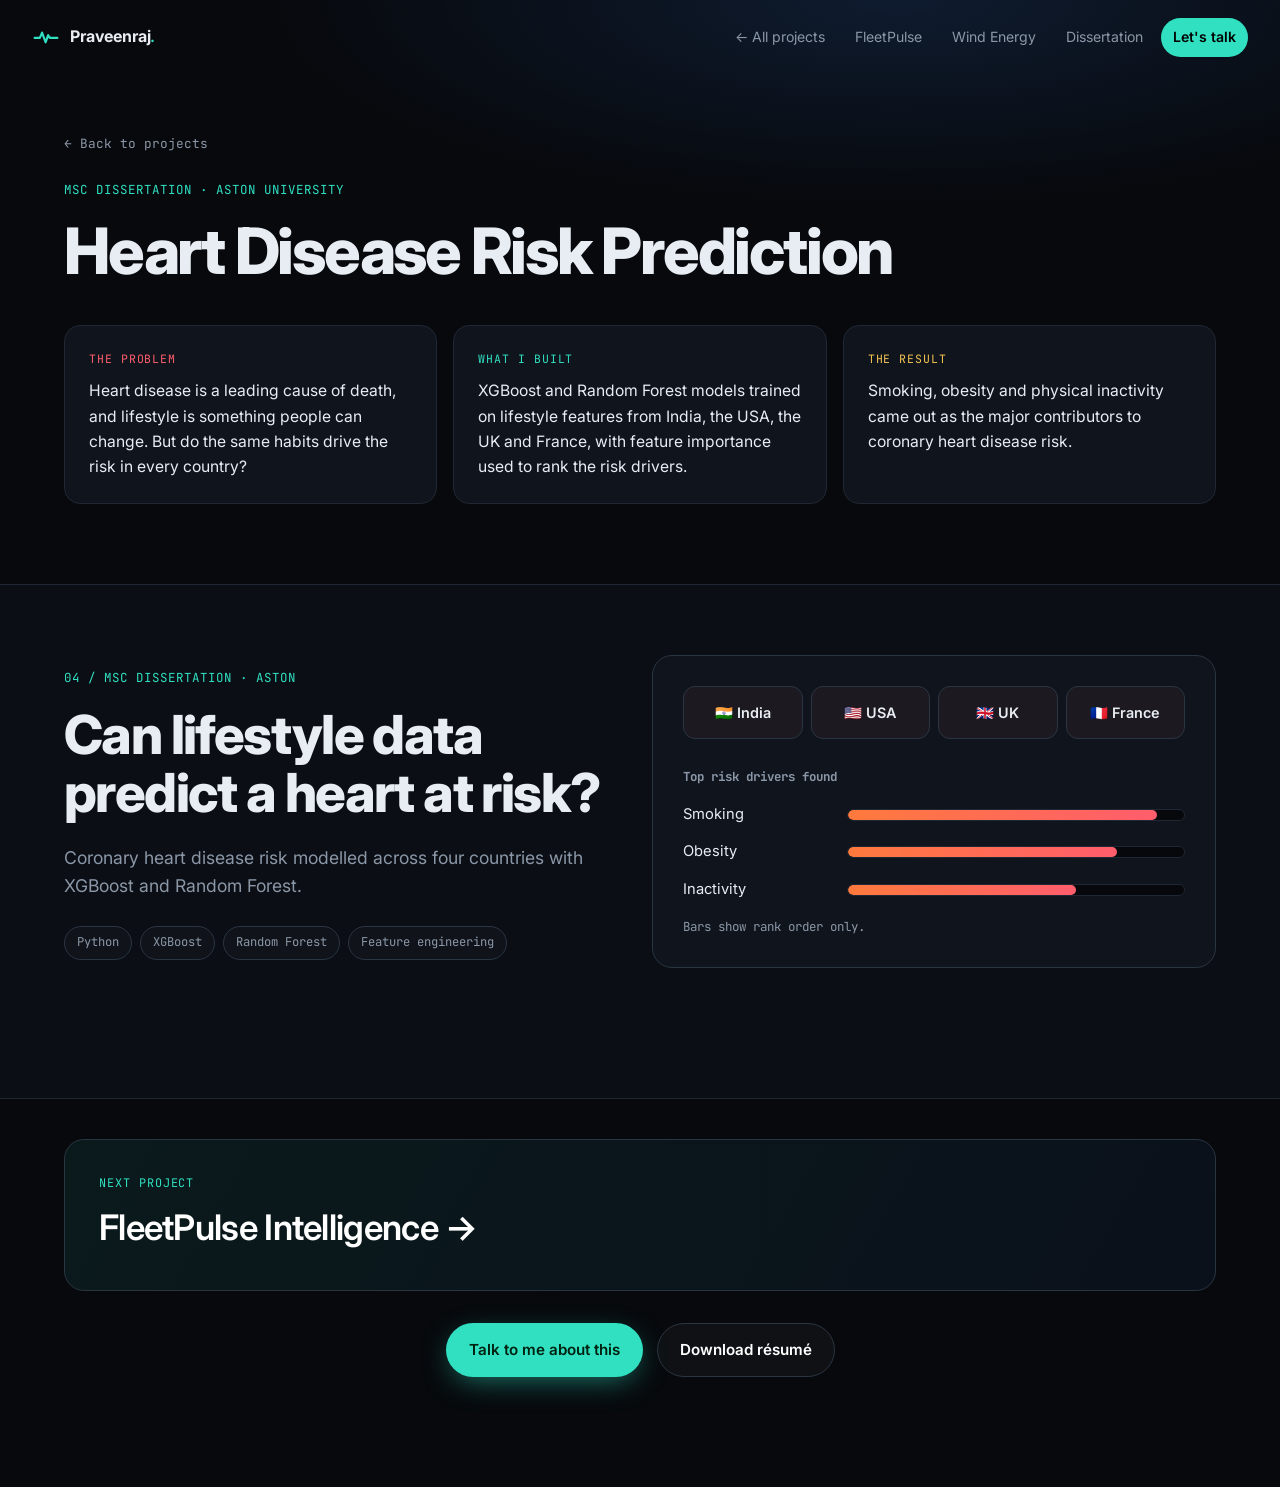
==== dissertation.html @ 12ccaa8d "Project cards on home with a dedicated page per project Home shows each project's problem, what was " ====
<!doctype html>
<html lang="en">
<head>
<meta charset="utf-8">
<meta name="viewport" content="width=device-width, initial-scale=1">
<title>Heart Disease Risk Prediction · Praveenraj Manickam</title>
<meta name="description" content="Praveenraj Manickam, Data Engineer. I turn raw machine signals (CAN bus, SCADA, telecom) into intelligence people can trust.">
<meta property="og:title" content="Praveenraj Manickam · Data Engineer">
<meta property="og:description" content="From raw machine signals to trusted decisions. FleetPulse Intelligence, wind-energy analytics and more.">
<meta property="og:image" content="assets/img/fp-overview.webp">
<meta name="theme-color" content="#07090d">
<link rel="icon" href="data:image/svg+xml,%3Csvg xmlns='http://www.w3.org/2000/svg' viewBox='0 0 64 64'%3E%3Crect width='64' height='64' rx='14' fill='%2307090d'/%3E%3Cpath d='M8 34h12l5-12 8 22 6-16 4 6h13' fill='none' stroke='%2330e0c1' stroke-width='5' stroke-linecap='round' stroke-linejoin='round'/%3E%3C/svg%3E">
<link rel="preconnect" href="https://fonts.googleapis.com">
<link rel="preconnect" href="https://fonts.gstatic.com" crossorigin>
<link href="https://fonts.googleapis.com/css2?family=Inter:wght@400;500;600;700;800&family=JetBrains+Mono:wght@400;500;600&family=Instrument+Serif:ital@0;1&display=swap" rel="stylesheet">
<link rel="stylesheet" href="style.css">
</head>
<body>

<div class="progress" aria-hidden="true"><span id="progressBar"></span></div>

<header class="nav" id="nav">
  <a href="index.html" class="brand" aria-label="Home">
    <svg viewBox="0 0 64 64" aria-hidden="true"><path d="M6 34h12l5-12 8 22 6-16 4 6h17" fill="none" stroke="currentColor" stroke-width="5" stroke-linecap="round" stroke-linejoin="round"/></svg>
    <span>Praveenraj<b>.</b></span>
  </a>
  <nav class="nav-links" id="navLinks">
    <a href="index.html#projects">← All projects</a>
    <a href="fleetpulse.html">FleetPulse</a><a href="wind-energy.html">Wind Energy</a><a href="dissertation.html" class="active">Dissertation</a>
    <a href="index.html#contact" class="nav-cta">Let's talk</a>
  </nav>
  <button class="nav-toggle" id="navToggle" aria-label="Open menu" aria-expanded="false"><span></span><span></span></button>
</header>

<main id="top">
<section class="proj-hero">
  <div class="wrap">
    <a href="index.html#projects" class="back mono reveal">← Back to projects</a>
    <span class="chapter-no mono reveal">MSc dissertation · Aston University</span>
    <h1 class="ph-title reveal">Heart Disease Risk Prediction</h1>
    
    <div class="psr">
      <div class="psr-item reveal"><span class="mono psr-k k-p">The problem</span><p>Heart disease is a leading cause of death, and lifestyle is something people can change. But do the same habits drive the risk in every country?</p></div>
      <div class="psr-item reveal"><span class="mono psr-k k-b">What I built</span><p>XGBoost and Random Forest models trained on lifestyle features from India, the USA, the UK and France, with feature importance used to rank the risk drivers.</p></div>
      <div class="psr-item reveal"><span class="mono psr-k k-r">The result</span><p>Smoking, obesity and physical inactivity came out as the major contributors to coronary heart disease risk.</p></div>
    </div>
    
  </div>
</section>

<!-- TODO(Praveenraj): add your LinkedIn project details here (full title, accuracy/AUC, link). -->
<section class="chapter chapter-dark" id="research">
  <div class="wrap">
    <div class="diss-grid">
      <div class="chapter-head reveal">
        <span class="chapter-no mono">04 / MSc dissertation · Aston</span>
        <h2>Can lifestyle data predict a heart at risk?</h2>
        <p class="chapter-lead">Coronary heart disease risk modelled across four countries with XGBoost and Random Forest.</p>
        <div class="chip-row"><span class="chip">Python</span><span class="chip">XGBoost</span><span class="chip">Random Forest</span><span class="chip">Feature engineering</span></div>
      </div>
      <div class="diss-visual reveal">
        <div class="globe-row">
          <span class="country">🇮🇳 India</span><span class="country">🇺🇸 USA</span><span class="country">🇬🇧 UK</span><span class="country">🇫🇷 France</span>
        </div>
        <h4 class="mono small muted">Top risk drivers found</h4>
        <div class="risk">
          <div class="risk-row"><span>Smoking</span><div class="risk-bar"><i style="--w:92%"></i></div></div>
          <div class="risk-row"><span>Obesity</span><div class="risk-bar"><i style="--w:80%"></i></div></div>
          <div class="risk-row"><span>Inactivity</span><div class="risk-bar"><i style="--w:68%"></i></div></div>
        </div>
        <p class="mono small muted">Bars show rank order only.</p>
      </div>
    </div>
  </div>
</section>


<section class="next-wrap">
  <div class="wrap">
    <a class="next-proj reveal" href="fleetpulse.html">
      <span class="mono">Next project</span>
      <b>FleetPulse Intelligence →</b>
    </a>
    <div class="hero-actions center reveal" style="margin-top:32px">
      <a href="index.html#contact" class="btn btn-primary">Talk to me about this</a>
      <a href="assets/Praveenraj_Manickam_Resume.pdf" class="btn btn-ghost" download>Download résumé</a>
    </div>
  </div>
</section>
</main>

<div class="lightbox" id="lightbox" role="dialog" aria-modal="true" aria-label="Image preview">
  <button class="lb-close" aria-label="Close">×</button>
  <img alt="">
</div>

<script src="main.js"></script>
</body>
</html>
---- style.css ----
:root{
  --bg:#07090d; --bg2:#0b0f15; --panel:#10151d; --panel2:#141b25;
  --line:#1e2733; --line2:#2a3542;
  --text:#e8edf3; --muted:#8b97a7; --dim:#5d6878;
  --teal:#30e0c1; --blue:#3d8bff; --orange:#ff7a3d; --gold:#f5c451; --red:#ff5d6c;
  --grad:linear-gradient(100deg,#30e0c1 0%,#3d8bff 55%,#a57bff 100%);
  --r:16px; --maxw:1200px;
  --sans:'Inter',system-ui,-apple-system,Segoe UI,Roboto,sans-serif;
  --mono:'JetBrains Mono',ui-monospace,SFMono-Regular,Menlo,monospace;
  --serif:'Instrument Serif',Georgia,serif;
}
*{box-sizing:border-box;margin:0;padding:0}
html{scroll-behavior:smooth;scroll-padding-top:80px}
body{background:var(--bg);color:var(--text);font-family:var(--sans);line-height:1.6;-webkit-font-smoothing:antialiased;overflow-x:hidden}
img{max-width:100%;display:block;height:auto}
a{color:inherit;text-decoration:none}
b{font-weight:600;color:#fff}
.mono{font-family:var(--mono)}
.small{font-size:.78rem}
.muted{color:var(--muted)}
.wrap{max-width:var(--maxw);margin:0 auto;padding:0 24px}
.grad{background:var(--grad);-webkit-background-clip:text;background-clip:text;color:transparent}
.hl{background:linear-gradient(transparent 60%,rgba(48,224,193,.28) 60%);color:#fff}
::selection{background:var(--teal);color:#000}

/* progress + nav */
.progress{position:fixed;inset:0 0 auto 0;height:3px;z-index:100}
.progress span{display:block;height:100%;width:0;background:var(--grad);box-shadow:0 0 12px var(--teal)}
.nav{position:fixed;top:0;left:0;right:0;z-index:90;display:flex;align-items:center;justify-content:space-between;padding:18px 32px;transition:.3s}
.nav.scrolled{background:rgba(7,9,13,.72);backdrop-filter:blur(14px);-webkit-backdrop-filter:blur(14px);border-bottom:1px solid var(--line);padding:12px 32px}
.brand{display:flex;align-items:center;gap:10px;font-weight:700;letter-spacing:-.01em}
.brand svg{width:28px;height:28px;color:var(--teal)}
.brand b{color:var(--teal)}
.nav-links{display:flex;gap:6px;align-items:center}
.nav-links a{font-size:.88rem;color:var(--muted);padding:8px 12px;border-radius:999px;transition:.2s}
.nav-links a:hover,.nav-links a.active{color:#fff;background:rgba(255,255,255,.06)}
.nav-links .nav-cta{color:#000;background:var(--teal);font-weight:600}
.nav-links .nav-cta:hover{color:#000;background:#5cf0d6}
.nav-toggle{display:none;background:none;border:0;width:40px;height:40px;cursor:pointer;flex-direction:column;justify-content:center;gap:6px;align-items:center}
.nav-toggle span{width:22px;height:2px;background:#fff;transition:.3s}

/* buttons */
.btn{display:inline-flex;align-items:center;gap:8px;padding:14px 22px;border-radius:999px;font-weight:600;font-size:.95rem;transition:.25s;border:1px solid transparent;cursor:pointer;font-family:inherit}
.btn-primary{background:var(--teal);color:#021;box-shadow:0 8px 30px -8px rgba(48,224,193,.6)}
.btn-primary:hover{transform:translateY(-2px);box-shadow:0 14px 40px -8px rgba(48,224,193,.8)}
.btn-ghost{border-color:var(--line2);color:#fff;background:rgba(255,255,255,.03)}
.btn-ghost:hover{border-color:var(--teal);color:var(--teal)}

/* hero */
.hero{position:relative;min-height:100vh;display:flex;align-items:center;padding:120px 0 90px;overflow:hidden}
#signalCanvas{position:absolute;inset:0;width:100%;height:100%;opacity:.55}
.hero-grid-bg{position:absolute;inset:0;background-image:linear-gradient(var(--line) 1px,transparent 1px),linear-gradient(90deg,var(--line) 1px,transparent 1px);background-size:64px 64px;mask-image:radial-gradient(ellipse 70% 60% at 50% 40%,#000 20%,transparent 75%);-webkit-mask-image:radial-gradient(ellipse 70% 60% at 50% 40%,#000 20%,transparent 75%);opacity:.45}
.hero::after{content:"";position:absolute;width:900px;height:900px;right:-300px;top:-300px;background:radial-gradient(circle,rgba(61,139,255,.18),transparent 60%);pointer-events:none}
.hero-inner{position:relative;z-index:2;display:grid;grid-template-columns:1.15fr .85fr;gap:56px;align-items:center;width:100%}
.eyebrow{display:inline-flex;align-items:center;gap:10px;font-size:.82rem;color:var(--muted);border:1px solid var(--line2);padding:7px 14px;border-radius:999px;background:rgba(16,21,29,.6);margin-bottom:28px}
.pulse-dot{width:8px;height:8px;border-radius:50%;background:var(--teal);box-shadow:0 0 0 0 rgba(48,224,193,.7);animation:pulse 2s infinite;display:inline-block;flex:none}
@keyframes pulse{70%{box-shadow:0 0 0 10px rgba(48,224,193,0)}100%{box-shadow:0 0 0 0 rgba(48,224,193,0)}}
h1{font-size:clamp(2.4rem,5.4vw,4.6rem);line-height:1.04;letter-spacing:-.035em;font-weight:800}
h1 .hi{display:block;font-family:var(--serif);font-style:italic;font-weight:400;font-size:.62em;color:var(--muted);letter-spacing:0;margin-bottom:10px}
h1 em{font-family:var(--serif);font-weight:400;font-style:italic;letter-spacing:-.01em}
.lead{font-size:1.14rem;color:var(--muted);max-width:40em;margin:26px 0 34px}
.hero-actions{display:flex;gap:14px;flex-wrap:wrap}
.hero-actions.center{justify-content:center}
.hero-typed{margin-top:34px;font-size:.92rem;color:var(--muted);min-height:1.6em}
.prompt{color:var(--teal)}
.caret{display:inline-block;width:8px;height:1.1em;background:var(--teal);vertical-align:-3px;margin-left:2px;animation:blink 1s steps(1) infinite}
@keyframes blink{50%{opacity:0}}

.id-card{background:linear-gradient(160deg,rgba(20,27,37,.9),rgba(12,16,22,.9));border:1px solid var(--line2);border-radius:22px;padding:24px;box-shadow:0 40px 80px -30px rgba(0,0,0,.8),0 0 0 1px rgba(48,224,193,.05) inset;transform-style:preserve-3d;transition:transform .2s ease-out;backdrop-filter:blur(8px)}
.id-head{display:flex;align-items:center;gap:14px}
.avatar{width:52px;height:52px;border-radius:14px;display:grid;place-items:center;font-weight:800;color:#021;background:var(--grad);font-size:1.1rem;flex:none}
.id-name{font-weight:700}
.id-role{font-size:.84rem;color:var(--muted)}
.status-pill{margin-left:auto;display:inline-flex;gap:8px;align-items:center;font-size:.72rem;color:var(--teal);border:1px solid rgba(48,224,193,.3);padding:5px 10px;border-radius:999px;white-space:nowrap}
.id-scope{position:relative;margin:20px 0;height:110px;border-radius:12px;background:#06080b;border:1px solid var(--line);overflow:hidden;background-image:linear-gradient(var(--line) 1px,transparent 1px),linear-gradient(90deg,var(--line) 1px,transparent 1px);background-size:20px 22px}
.id-scope svg{position:absolute;inset:0;width:100%;height:100%}
.id-scope path{fill:none;stroke:var(--teal);stroke-width:2;filter:drop-shadow(0 0 6px rgba(48,224,193,.8))}
.scope-label{position:absolute;left:10px;top:6px;font-size:.66rem;color:var(--dim)}
.id-stats{display:grid;grid-template-columns:1fr 1fr;gap:10px}
.id-stats div{background:rgba(255,255,255,.025);border:1px solid var(--line);border-radius:12px;padding:12px 14px}
.id-stats b{display:block;font-family:var(--mono);font-size:1.45rem;color:#fff}
.id-stats span{font-size:.74rem;color:var(--muted);line-height:1.35;display:block}

.scroll-hint{position:absolute;bottom:26px;left:50%;transform:translateX(-50%);z-index:2;display:flex;flex-direction:column;align-items:center;gap:10px;font-size:.74rem;color:var(--dim);font-family:var(--mono)}
.scroll-hint span{width:22px;height:36px;border:2px solid var(--line2);border-radius:12px;position:relative}
.scroll-hint span::after{content:"";position:absolute;left:50%;top:6px;width:4px;height:8px;margin-left:-2px;border-radius:2px;background:var(--teal);animation:wheel 1.6s infinite}
@keyframes wheel{0%{opacity:1;transform:translateY(0)}100%{opacity:0;transform:translateY(12px)}}

/* marquee */
.marquee{border-block:1px solid var(--line);background:var(--bg2);overflow:hidden;padding:18px 0}
.marquee-track{display:flex;gap:28px;width:max-content;animation:marq 40s linear infinite;font-family:var(--mono);font-size:.95rem;color:var(--muted);align-items:center}
.marquee-track i{color:var(--teal);font-style:normal;font-size:.6rem}
@keyframes marq{to{transform:translateX(-50%)}}

/* chapters */
.chapter{padding:130px 0;position:relative}
.chapter-dark{background:var(--bg2);border-block:1px solid var(--line)}
.chapter-head{max-width:860px;margin-bottom:64px}
.chapter-no{display:inline-block;font-size:.78rem;color:var(--teal);letter-spacing:.08em;text-transform:uppercase;margin-bottom:18px}
h2{font-size:clamp(2rem,4.2vw,3.4rem);line-height:1.08;letter-spacing:-.03em;font-weight:800}
h2 .muted{color:var(--dim)}
.chapter-lead{font-size:1.1rem;color:var(--muted);margin-top:22px}
.sub-h{font-size:1.5rem;letter-spacing:-.02em;margin:100px 0 28px}
.chip-row{display:flex;flex-wrap:wrap;gap:8px;margin-top:26px}
.chip{font-family:var(--mono);font-size:.76rem;border:1px solid var(--line2);padding:6px 12px;border-radius:999px;color:var(--muted);background:rgba(255,255,255,.02)}
.chip-link{color:var(--teal);border-color:rgba(48,224,193,.4)}
.chip-link:hover{background:rgba(48,224,193,.1)}
.tag{display:inline-flex;align-items:center;gap:6px;font-family:var(--mono);font-size:.7rem;text-transform:uppercase;letter-spacing:.06em;color:var(--teal);background:rgba(48,224,193,.08);border:1px solid rgba(48,224,193,.2);padding:4px 10px;border-radius:999px}
.tag-live{color:#021;background:var(--teal)}
.tag-live .pulse-dot{background:#021}

/* story */
.story-grid{display:grid;grid-template-columns:1.1fr .9fr;gap:56px;align-items:start;margin-bottom:110px}
.story-text p{color:var(--muted);font-size:1.06rem;margin-bottom:20px}
.story-text p.big{font-size:1.45rem;line-height:1.5;color:var(--text);letter-spacing:-.01em}
.terminal{background:#05070a;border:1px solid var(--line2);border-radius:14px;overflow:hidden;box-shadow:0 30px 60px -30px rgba(0,0,0,.9)}
.term-bar{display:flex;align-items:center;gap:7px;padding:12px 14px;background:var(--panel);border-bottom:1px solid var(--line)}
.term-bar i{width:11px;height:11px;border-radius:50%;background:#ff5f57}
.term-bar i:nth-child(2){background:#febc2e}.term-bar i:nth-child(3){background:#28c840}
.term-bar span{margin-left:10px;font-size:.72rem;color:var(--dim)}
.term-body{padding:18px 20px;font-size:.8rem;line-height:1.75;color:#b9c4d2;min-height:330px;white-space:pre-wrap}
.term-body .c{color:var(--teal)}.term-body .k{color:var(--gold)}.term-body .s{color:#9ad18b}.term-body .d{color:var(--dim)}

/* timeline */
.timeline{position:relative;padding-left:0}
.tl-line{position:absolute;left:50%;top:0;bottom:0;width:2px;background:var(--line);transform:translateX(-50%)}
.tl-line span{display:block;width:100%;height:0;background:var(--grad);box-shadow:0 0 12px var(--teal)}
.tl-item{position:relative;display:grid;grid-template-columns:1fr 1fr;gap:70px;margin-bottom:56px;align-items:center}
.tl-item .tl-dot{position:absolute;left:50%;top:50%;width:16px;height:16px;border-radius:50%;background:var(--bg);border:3px solid var(--line2);transform:translate(-50%,-50%);z-index:2;transition:.4s}
.tl-item.in .tl-dot{border-color:var(--teal);box-shadow:0 0 0 6px rgba(48,224,193,.12)}
.tl-item.now .tl-dot{background:var(--teal)}
.tl-date{text-align:right;color:var(--muted);font-size:.9rem}
.tl-item:nth-child(odd) .tl-date{order:2;text-align:left}
.tl-item:nth-child(odd) .tl-card{order:1}
.tl-card{background:var(--panel);border:1px solid var(--line);border-radius:var(--r);padding:26px;transition:.3s}
.tl-card:hover{border-color:var(--line2);transform:translateY(-3px)}
.tl-card h3{font-size:1.25rem;margin:12px 0 2px;letter-spacing:-.01em}
.tl-org{color:var(--teal);font-size:.88rem;margin-bottom:10px}
.tl-card p{color:var(--muted);font-size:.94rem}
.tl-win{margin-top:14px;padding:10px 14px;border-radius:10px;background:rgba(255,122,61,.08);border:1px solid rgba(255,122,61,.25);font-size:.88rem;color:#ffd2bd}
.tl-win b{color:var(--orange);font-family:var(--mono)}
.tl-link{color:var(--teal);font-size:.88rem;font-weight:600;display:inline-block;margin-top:10px}
.merit{font-size:.62rem;vertical-align:middle;font-family:var(--mono);color:var(--gold);border:1px solid rgba(245,196,81,.4);padding:2px 8px;border-radius:999px;margin-left:6px}

/* kpis */
.kpis{display:grid;grid-template-columns:repeat(4,1fr);gap:14px;margin-bottom:40px}
.kpi{background:var(--panel);border:1px solid var(--line);border-radius:var(--r);padding:24px}
.kpi b{display:block;font-family:var(--mono);font-size:clamp(1.4rem,2.4vw,2rem);color:#fff;letter-spacing:-.02em}
.kpi>span{font-size:.84rem;color:var(--muted)}

/* scrollytelling */
.scrolly{display:grid;grid-template-columns:.8fr 1.2fr;gap:56px;position:relative;margin-top:40px}
.step{min-height:62vh;display:flex;flex-direction:column;justify-content:center;opacity:.25;transition:opacity .5s}
.step.active{opacity:1}
.step-no{font-size:.74rem;color:var(--orange);text-transform:uppercase;letter-spacing:.08em}
.step h3{font-size:1.7rem;line-height:1.2;letter-spacing:-.02em;margin:12px 0 14px}
.step p{color:var(--muted);font-size:1.02rem}
.step .step-img{display:none}
.scrolly-stage{position:sticky;top:14vh;height:72vh;display:flex;flex-direction:column;justify-content:center}
.browser{border-radius:14px;overflow:hidden;border:1px solid var(--line2);background:var(--panel);box-shadow:0 50px 100px -40px rgba(0,0,0,.9),0 0 80px -30px rgba(61,139,255,.35);transform:perspective(1600px) rotateY(-6deg) rotateX(2deg);transition:transform .6s}
.browser:hover{transform:perspective(1600px) rotateY(0) rotateX(0)}
.browser-bar{display:flex;align-items:center;gap:7px;padding:10px 14px;background:#0c1118;border-bottom:1px solid var(--line)}
.browser-bar i{width:10px;height:10px;border-radius:50%;background:#2a3542}
.url{margin-left:12px;font-size:.72rem;color:var(--dim);background:#06080b;padding:4px 12px;border-radius:6px;flex:1;white-space:nowrap;overflow:hidden;text-overflow:ellipsis}
.url b{color:var(--muted);font-weight:500}
.browser-view{position:relative;aspect-ratio:16/9;background:#0d1117;overflow:hidden}
.browser-view img{width:100%;height:100%;object-fit:cover;object-position:top left;transition:opacity .45s,transform .8s}
.browser-view img.swap{opacity:0;transform:scale(1.02)}
.stage-dots{display:flex;gap:8px;justify-content:center;margin-top:20px}
.stage-dots i{width:24px;height:4px;border-radius:2px;background:var(--line2);transition:.3s}
.stage-dots i.on{background:var(--teal);width:40px}

/* pipeline */
.pipeline{position:relative;display:grid;grid-template-columns:repeat(7,1fr);gap:12px}
.pipe-flow{position:absolute;inset:0;width:100%;height:100%;z-index:0;pointer-events:none}
.pipe-flow line{stroke:var(--teal);stroke-width:2;stroke-dasharray:6 8;animation:flow 1s linear infinite;opacity:.5}
@keyframes flow{to{stroke-dashoffset:-14}}
.pnode{position:relative;z-index:1;background:var(--panel);border:1px solid var(--line2);border-radius:14px;padding:16px 14px;opacity:0;transform:translateY(20px);transition:.6s}
.pipeline.in .pnode{opacity:1;transform:none}
.pnode span{font-size:.66rem;color:var(--dim)}
.pnode b{display:block;font-size:1rem;margin:4px 0}
.pnode small{font-size:.74rem;color:var(--muted);line-height:1.35;display:block}
.pnode.bronze{border-color:#8a5a33}.pnode.bronze b{color:#e0a36f}
.pnode.silver{border-color:#6c7a8a}.pnode.silver b{color:#cfd8e3}
.pnode.gold{border-color:#8f7430}.pnode.gold b{color:var(--gold)}
.pnode.ai{border-color:#8a4527}.pnode.ai b{color:var(--orange)}

/* decode demo */
.decode{margin-top:100px;display:grid;grid-template-columns:.8fr 1.2fr;gap:48px;align-items:center;background:radial-gradient(ellipse at top left,rgba(48,224,193,.08),transparent 60%),var(--panel);border:1px solid var(--line2);border-radius:22px;padding:44px}
.decode h3{font-size:1.8rem;letter-spacing:-.02em;margin:6px 0 12px}
.decode p{color:var(--muted);margin-bottom:24px}
.decode-panel{background:#05070a;border:1px solid var(--line);border-radius:14px;padding:22px;font-size:.84rem}
.dline{display:flex;justify-content:space-between;gap:16px;padding:9px 0;border-bottom:1px dashed var(--line);opacity:.18;transition:opacity .4s,transform .4s}
.dline:first-child{opacity:1}
.dline.on{opacity:1}
.dk{color:var(--dim);white-space:nowrap}
.dv{color:#fff;text-align:right}
.dv em{color:var(--muted);font-style:normal;display:block;font-size:.74rem}
.dv em.ok{color:var(--teal)}
.dline.result .dv b{font-size:1.5rem;color:var(--teal)}
.bytes{display:flex;gap:6px;margin:12px 0 8px;flex-wrap:wrap}
.bytes span{width:40px;text-align:center;padding:8px 0;border-radius:8px;border:1px solid var(--line2);color:var(--muted);transition:.4s}
.bytes.hot-on span.hot{border-color:var(--teal);color:var(--teal);background:rgba(48,224,193,.1);box-shadow:0 0 16px -4px var(--teal)}

/* cards */
.cards{display:grid;grid-template-columns:repeat(3,1fr);gap:16px}
.card{background:var(--panel);border:1px solid var(--line);border-radius:var(--r);padding:26px;transition:.3s;position:relative;overflow:hidden}
.card::before{content:"";position:absolute;inset:0;background:radial-gradient(400px circle at var(--mx,50%) var(--my,0%),rgba(48,224,193,.1),transparent 40%);opacity:0;transition:.3s}
.card:hover::before{opacity:1}
.card:hover{border-color:var(--line2);transform:translateY(-4px)}
.card-ico{font-size:1.4rem;width:44px;height:44px;display:grid;place-items:center;border-radius:12px;background:rgba(255,255,255,.04);border:1px solid var(--line2);margin-bottom:16px}
.card h4{font-size:1.08rem;margin-bottom:8px}
.card p{font-size:.9rem;color:var(--muted)}

/* gallery */
.gallery{display:grid;grid-template-columns:repeat(3,1fr);gap:16px}
.g-item,.shot{cursor:zoom-in}
.g-item img{border-radius:12px;border:1px solid var(--line2);transition:.4s}
.g-item:hover img{transform:translateY(-4px);box-shadow:0 30px 50px -20px rgba(0,0,0,.8)}
figcaption{font-size:.84rem;color:var(--muted);margin-top:12px}

/* wind */
.wind-grid{display:grid;grid-template-columns:1.25fr .75fr;gap:40px;align-items:start}
.curve-card{background:var(--panel);border:1px solid var(--line2);border-radius:20px;padding:26px}
.curve-head{display:flex;justify-content:space-between;gap:16px;align-items:flex-end;flex-wrap:wrap;margin-bottom:14px}
.curve-head h3{font-size:1.3rem;letter-spacing:-.01em;margin-top:4px}
.seg{display:flex;background:#06080b;border:1px solid var(--line);border-radius:999px;padding:4px}
.seg button{background:none;border:0;color:var(--muted);font:500 .8rem var(--mono);padding:8px 14px;border-radius:999px;cursor:pointer;transition:.2s}
.seg button.active{background:var(--teal);color:#021}
#curveSvg{width:100%;height:auto;display:block}
#curveSvg .axis{stroke:var(--line2);stroke-width:1}
#curveSvg .grid{stroke:var(--line);stroke-width:1}
#curveSvg text{fill:var(--dim);font:10px var(--mono)}
#curveSvg circle{transition:fill .6s,opacity .6s,r .6s}
#curveSvg .theo{fill:none;stroke:var(--blue);stroke-width:2.5;opacity:.8}
#curveSvg .fit{fill:none;stroke:var(--teal);stroke-width:3.5;stroke-dasharray:1200;stroke-dashoffset:1200;transition:stroke-dashoffset 1.6s ease;filter:drop-shadow(0 0 6px rgba(48,224,193,.7))}
#curveSvg.m-fit .fit{stroke-dashoffset:0}
.curve-legend{display:flex;flex-wrap:wrap;gap:16px;margin-top:12px;font-size:.78rem;color:var(--muted);align-items:center}
.curve-legend .mono{margin-left:auto;color:var(--teal)}
.lg{display:inline-block;width:10px;height:10px;border-radius:50%;margin-right:6px;vertical-align:-1px}
.lg-clean{background:#9aa6b6}.lg-out{background:var(--red)}.lg-theo{background:var(--blue);border-radius:2px;height:3px}.lg-fit{background:var(--teal);border-radius:2px;height:3px}
.wind-points{display:flex;flex-direction:column;gap:14px}
.wp{display:flex;gap:16px;background:var(--panel);border:1px solid var(--line);border-radius:14px;padding:18px}
.wp>b{font-family:var(--mono);color:var(--teal);font-size:.9rem}
.wp h4{font-size:1rem;margin-bottom:4px}
.wp p{font-size:.88rem;color:var(--muted)}
.wind-stats{display:grid;grid-template-columns:repeat(4,1fr);gap:14px;margin:48px 0}
.wind-stats div{border-top:2px solid var(--teal);padding-top:16px}
.wind-stats b{font-family:var(--mono);font-size:2rem;display:block;letter-spacing:-.02em}
.wind-stats div>span{color:var(--muted);font-size:.86rem}
.wind-shots{display:grid;grid-template-columns:repeat(3,1fr);gap:16px}
.shot-frame{background:#fff;border-radius:12px;padding:8px;border:1px solid var(--line2);transition:.4s;overflow:hidden;aspect-ratio:16/10}
.shot-frame img{width:100%;height:100%;object-fit:contain}
.shot:hover .shot-frame{transform:translateY(-4px) rotate(-.4deg);box-shadow:0 30px 50px -20px rgba(0,0,0,.8)}

/* research */
.diss-grid{display:grid;grid-template-columns:1fr 1fr;gap:24px}
.diss-flow,.diss-visual{background:var(--panel);border:1px solid var(--line2);border-radius:20px;padding:30px}
.diss-steps{list-style:none;counter-reset:s;margin-top:18px}
.diss-steps li{counter-increment:s;position:relative;padding:0 0 22px 48px;border-left:1px dashed var(--line2);margin-left:14px}
.diss-steps li:last-child{border-color:transparent;padding-bottom:0}
.diss-steps li::before{content:counter(s,decimal-leading-zero);position:absolute;left:-15px;top:-2px;width:30px;height:30px;border-radius:50%;background:var(--bg);border:1px solid var(--red);color:var(--red);font:600 .7rem var(--mono);display:grid;place-items:center}
.diss-steps b{display:block;margin-bottom:2px}
.diss-steps span{color:var(--muted);font-size:.92rem}
.globe-row{display:grid;grid-template-columns:repeat(4,1fr);gap:8px;margin-bottom:28px}
.country{text-align:center;padding:14px 6px;border-radius:12px;border:1px solid var(--line2);font-weight:600;font-size:.9rem;background:rgba(255,93,108,.05)}
.risk{display:flex;flex-direction:column;gap:14px;margin:16px 0}
.risk-row{display:grid;grid-template-columns:150px 1fr;gap:14px;align-items:center;font-size:.92rem}
.risk-bar{height:12px;background:#06080b;border-radius:999px;overflow:hidden;border:1px solid var(--line)}
.risk-bar i{display:block;height:100%;width:0;background:linear-gradient(90deg,var(--orange),var(--red));border-radius:999px;transition:width 1.4s cubic-bezier(.2,.8,.2,1)}
.diss-visual.in .risk-bar i{width:var(--w)}
.diss-why{margin-top:24px;padding:20px 24px;border-radius:14px;border:1px solid rgba(255,93,108,.25);background:rgba(255,93,108,.05);color:var(--muted)}

/* impact */
.impact-grid{display:grid;grid-template-columns:repeat(3,1fr);gap:16px;margin-bottom:24px}
.impact{background:var(--panel);border:1px solid var(--line);border-radius:20px;padding:32px}
.impact-num{font-family:var(--mono);font-size:clamp(2.6rem,5vw,4rem);font-weight:600;letter-spacing:-.04em;line-height:1;background:linear-gradient(120deg,var(--orange),var(--gold));-webkit-background-clip:text;background-clip:text;color:transparent;margin-bottom:16px}
.impact h4{font-size:1.1rem;margin-bottom:6px}
.impact p{color:var(--muted);font-size:.92rem}
.projects{display:grid;grid-template-columns:1fr 1fr;gap:16px}
.proj{background:var(--panel);border:1px solid var(--line);border-radius:16px;padding:26px;display:flex;flex-direction:column;gap:10px}
.proj h4{font-size:1.1rem}
.proj p{color:var(--muted);font-size:.92rem;flex:1}

/* toolkit */
.toolkit{display:grid;grid-template-columns:1fr 1fr;gap:16px;margin-bottom:80px}
.tk{background:var(--panel);border:1px solid var(--line);border-radius:16px;padding:26px}
.tk h4{font-size:1.1rem;margin-bottom:16px}
.tk h4 .mono{color:var(--teal);font-size:.8rem;margin-right:8px}
.pills{display:flex;flex-wrap:wrap;gap:8px}
.pills span{font-size:.84rem;padding:7px 13px;border-radius:999px;background:rgba(255,255,255,.035);border:1px solid var(--line2);transition:.2s}
.pills span:hover{border-color:var(--teal);color:var(--teal)}
.principles{display:grid;grid-template-columns:repeat(4,1fr);gap:16px}
.principle{padding:26px 0;border-top:1px solid var(--line2)}
.principle .mono{font-size:.72rem;color:var(--teal)}
.principle h4{font-family:var(--serif);font-weight:400;font-size:1.7rem;line-height:1.15;margin:10px 0}
.principle p{color:var(--muted);font-size:.9rem}

/* contact */
.contact{padding:140px 0 40px;position:relative;overflow:hidden;background:radial-gradient(ellipse 60% 50% at 50% 0%,rgba(48,224,193,.12),transparent 70%)}
.contact-inner{text-align:center;max-width:980px}
.contact h2{font-size:clamp(2rem,4.6vw,3.8rem)}
.contact .lead{margin:24px auto 40px}
.contact-cards{display:grid;grid-template-columns:repeat(4,1fr);gap:12px;margin-bottom:40px;text-align:left}
.cc{background:var(--panel);border:1px solid var(--line2);border-radius:14px;padding:18px;transition:.25s;min-width:0}
.cc:hover{border-color:var(--teal);transform:translateY(-3px)}
.cc span{font-size:.7rem;color:var(--teal);text-transform:uppercase;letter-spacing:.08em}
.cc b{display:block;font-size:.88rem;margin-top:4px;overflow-wrap:anywhere}
.foot{display:flex;justify-content:space-between;gap:20px;flex-wrap:wrap;margin-top:120px;padding-top:24px;border-top:1px solid var(--line);font-size:.72rem;color:var(--dim)}

/* lightbox */
.lightbox{position:fixed;inset:0;z-index:200;background:rgba(3,5,8,.92);backdrop-filter:blur(8px);display:none;align-items:center;justify-content:center;padding:4vw;cursor:zoom-out}
.lightbox.open{display:flex}
.lightbox img{max-height:90vh;border-radius:10px;box-shadow:0 40px 80px rgba(0,0,0,.8)}
.lb-close{position:absolute;top:18px;right:24px;background:none;border:0;color:#fff;font-size:2.2rem;cursor:pointer}

/* reveal */
.reveal{opacity:0;transform:translateY(28px);transition:opacity .9s cubic-bezier(.2,.7,.2,1),transform .9s cubic-bezier(.2,.7,.2,1)}
.reveal.in{opacity:1;transform:none}

/* responsive */
@media (max-width:1024px){
  .hero-inner,.story-grid,.wind-grid,.decode,.diss-grid{grid-template-columns:1fr}
  .kpis,.wind-stats,.principles,.contact-cards{grid-template-columns:repeat(2,1fr)}
  .cards,.gallery,.wind-shots,.impact-grid{grid-template-columns:1fr 1fr}
  .pipeline{grid-template-columns:repeat(4,1fr)}
  .pipe-flow{display:none}
  .scrolly{grid-template-columns:1fr}
  .scrolly-stage{display:none}
  .step{min-height:auto;opacity:1;padding:34px 0;border-top:1px solid var(--line)}
  .step .step-img{display:block;margin-top:20px;border-radius:12px;border:1px solid var(--line2)}
  .browser{transform:none}
}
@media (max-width:760px){
  .nav{padding:14px 16px}.nav.scrolled{padding:10px 16px}
  .nav-toggle{display:flex}
  .nav-links{position:fixed;inset:64px 12px auto 12px;flex-direction:column;align-items:stretch;background:rgba(11,15,21,.97);border:1px solid var(--line2);border-radius:16px;padding:12px;display:none}
  .nav-links.open{display:flex}
  .nav-links a{padding:12px 16px}
  .nav-toggle[aria-expanded="true"] span:first-child{transform:translateY(4px) rotate(45deg)}
  .nav-toggle[aria-expanded="true"] span:last-child{transform:translateY(-4px) rotate(-45deg)}
  .wrap{padding:0 16px}
  .chapter{padding:90px 0}
  .hero{padding-top:100px}
  .kpis,.wind-stats,.principles,.contact-cards,.cards,.gallery,.wind-shots,.impact-grid,.projects,.toolkit,.id-stats{grid-template-columns:1fr}
  .id-stats{grid-template-columns:1fr 1fr}
  .pipeline{grid-template-columns:1fr 1fr}
  .timeline .tl-line{left:8px}
  .tl-item{grid-template-columns:1fr;gap:8px;padding-left:34px}
  .tl-item .tl-dot{left:8px;top:6px;transform:translate(-50%,0)}
  .tl-date,.tl-item:nth-child(odd) .tl-date{order:0;text-align:left}
  .tl-item:nth-child(odd) .tl-card{order:1}
  .decode{padding:24px}
  .dline{flex-direction:column;gap:2px}.dv{text-align:left}
  .globe-row{grid-template-columns:1fr 1fr}
  .risk-row{grid-template-columns:1fr}
  .status-pill,.scroll-hint{display:none}
  .sub-h{margin-top:70px}
  .curve-legend .mono{margin-left:0}
}
@media (prefers-reduced-motion:reduce){
  *,*::before,*::after{animation:none!important;transition:none!important;scroll-behavior:auto!important}
  .reveal{opacity:1;transform:none}
  .pnode{opacity:1;transform:none}
}

/* ===== v2: portrait hero ===== */
.hero-visual{position:relative;display:flex;justify-content:center}
.portrait{position:relative;width:min(420px,100%);transform-style:preserve-3d;transition:transform .2s ease-out}
.portrait-glow{position:absolute;inset:8% -6% -4% -6%;background:radial-gradient(closest-side,rgba(48,224,193,.35),rgba(61,139,255,.18) 55%,transparent 75%);filter:blur(30px);z-index:0}
.portrait-frame{position:relative;z-index:1;aspect-ratio:3/4;border-radius:28px;overflow:hidden;border:1px solid rgba(48,224,193,.25);background:#0b0f15;box-shadow:0 50px 90px -40px rgba(0,0,0,.95)}
.portrait-frame>img{width:100%;height:100%;object-fit:cover;object-position:50% 20%;filter:saturate(.82) contrast(1.05) brightness(.95)}
/* colour-grade into the site palette + fade the street into the page */
.portrait-grade{position:absolute;inset:0;background:
  linear-gradient(180deg,rgba(7,9,13,.15) 0%,transparent 30%,transparent 55%,rgba(7,9,13,.75) 85%,#07090d 100%),
  linear-gradient(120deg,rgba(61,139,255,.22),rgba(48,224,193,.12) 50%,rgba(165,123,255,.18));mix-blend-mode:normal}
.portrait-scan{position:absolute;inset:0;background:repeating-linear-gradient(0deg,rgba(255,255,255,.035) 0 1px,transparent 1px 4px);pointer-events:none}
.portrait-scope{position:absolute;left:0;right:0;bottom:48px;height:70px}
.portrait-scope svg{width:100%;height:100%}
.portrait-scope path{fill:none;stroke:var(--teal);stroke-width:2;filter:drop-shadow(0 0 6px rgba(48,224,193,.9))}
.portrait-tag{position:absolute;left:16px;right:16px;bottom:16px;display:flex;align-items:center;gap:8px;font-size:.72rem;color:#cfe;letter-spacing:.02em}
.corner{position:absolute;width:18px;height:18px;border:2px solid var(--teal);opacity:.8}
.corner.tl{top:12px;left:12px;border-right:0;border-bottom:0;border-top-left-radius:8px}
.corner.tr{top:12px;right:12px;border-left:0;border-bottom:0;border-top-right-radius:8px}
.corner.bl{bottom:12px;left:12px;border-right:0;border-top:0;border-bottom-left-radius:8px;display:none}
.corner.br{bottom:12px;right:12px;border-left:0;border-top:0;border-bottom-right-radius:8px;display:none}
.stat-chip{position:absolute;z-index:2;background:rgba(12,16,22,.72);backdrop-filter:blur(12px);-webkit-backdrop-filter:blur(12px);border:1px solid var(--line2);border-radius:14px;padding:10px 14px;box-shadow:0 20px 40px -20px rgba(0,0,0,.9);animation:bob 6s ease-in-out infinite;transform:translateZ(40px)}
.stat-chip b{display:block;font-family:var(--mono);font-size:1.15rem;line-height:1.2}
.stat-chip span{font-size:.7rem;color:var(--muted);white-space:nowrap}
.sc-1{top:6%;left:-12%}.sc-2{top:30%;right:-16%;animation-delay:-1.5s}
.sc-3{top:60%;left:-12%;animation-delay:-3s}.sc-4{top:72%;right:-14%;animation-delay:-4.5s}
.sc-2 b,.sc-4 b{color:var(--teal)}
@keyframes bob{50%{translate:0 -8px}}

/* journey collage */
.story-grid{grid-template-columns:1fr 1fr;align-items:center;margin-bottom:90px}
.collage{position:relative;height:360px}
.collage img{position:absolute;border-radius:14px;border:1px solid var(--line2);box-shadow:0 30px 60px -25px rgba(0,0,0,.9);object-fit:cover;transition:transform .5s}
.collage .c1{width:72%;left:0;top:0;transform:rotate(-3deg)}
.collage .c2{width:52%;right:0;top:20%;background:#fff;padding:6px;transform:rotate(3deg)}
.collage .c3{width:60%;left:14%;bottom:0;transform:rotate(-1deg)}
.collage:hover .c1{transform:rotate(-5deg) translate(-8px,-6px)}
.collage:hover .c2{transform:rotate(5deg) translate(8px,-4px)}
.collage:hover .c3{transform:rotate(0) translateY(8px)}
.story-grid .chapter-head{margin-bottom:0}
.tl-item{margin-bottom:36px}

/* bento galleries */
.bento{display:grid;grid-template-columns:repeat(3,1fr);grid-auto-rows:220px;gap:14px}
.b-item{position:relative;border-radius:14px;overflow:hidden;border:1px solid var(--line2);background:var(--panel);cursor:zoom-in}
.b-item img{width:100%;height:100%;object-fit:cover;object-position:top left;transition:transform .6s}
.b-item.light{background:#fff}
.b-item.light img{object-fit:contain;object-position:center;padding:6px}
.b-item:hover img{transform:scale(1.04)}
.b-item figcaption{position:absolute;left:0;right:0;bottom:0;margin:0;padding:28px 14px 12px;font-size:.8rem;color:#fff;background:linear-gradient(transparent,rgba(5,7,10,.92))}
.b-wide{grid-column:span 2;grid-row:span 2}
.b-tall{grid-row:span 2}
.bento-wind{margin-top:10px}
.bento-wind .b-tall{grid-column:span 1}

/* compact bits */
.pnode{text-align:center;padding:18px 10px}
.decode{grid-template-columns:.7fr 1.3fr}
.decode-copy h3{margin-bottom:22px}
.diss-grid{align-items:center}
.diss-grid .chapter-head{margin-bottom:0}
.impact-grid{margin-bottom:40px}
.toolkit{margin-bottom:56px}
.principle h4{margin-bottom:0}

/* contact avatar */
.contact-avatar{position:relative;width:104px;height:104px;margin:0 auto 22px}
.contact-avatar img{width:100%;height:100%;border-radius:50%;object-fit:cover;border:2px solid var(--teal);box-shadow:0 0 0 6px rgba(48,224,193,.12),0 20px 40px -10px rgba(48,224,193,.4)}
.contact-avatar .pulse-dot{position:absolute;right:6px;bottom:6px;width:16px;height:16px;border:3px solid var(--bg)}

@media (max-width:1024px){
  .story-grid{grid-template-columns:1fr}
  .collage{height:300px;max-width:560px}
  .hero-visual{margin-top:30px}
  .sc-1{left:-8%}.sc-2{right:-8%}.sc-3{left:-6%}.sc-4{right:-6%}
  .bento{grid-template-columns:1fr 1fr}
}
@media (max-width:760px){
  .portrait{width:min(300px,78vw)}
  .stat-chip{padding:7px 10px}.stat-chip b{font-size:.95rem}.stat-chip span{font-size:.62rem}
  .sc-1{left:-12%}.sc-2{right:-12%}.sc-3{left:-10%}.sc-4{right:-10%}
  .collage{height:230px}
  .bento{grid-template-columns:1fr;grid-auto-rows:210px}
  .b-wide,.b-tall{grid-column:auto;grid-row:auto}
  .b-wide{grid-row:span 1}
}

/* ===== v3: project cards (home) ===== */
.pcards{display:grid;grid-template-columns:repeat(3,1fr);gap:20px}
.pcard{display:flex;flex-direction:column;background:var(--panel);border:1px solid var(--line);border-radius:20px;overflow:hidden;transition:transform .35s,border-color .35s,box-shadow .35s}
.pcard:hover{transform:translateY(-6px);border-color:rgba(48,224,193,.45);box-shadow:0 30px 60px -30px rgba(48,224,193,.35)}
.pc-img{aspect-ratio:16/10;overflow:hidden;background:#0d1117;border-bottom:1px solid var(--line)}
.pc-img img{width:100%;height:100%;object-fit:cover;object-position:top left;transition:transform .6s}
.pc-img.light{background:#fff}.pc-img.light img{object-fit:contain;object-position:center;padding:8px}
.pcard:hover .pc-img img{transform:scale(1.05)}
.pc-heart{position:relative;display:flex;align-items:center;justify-content:center;gap:14px;font-size:2rem;background:radial-gradient(circle at 50% 40%,rgba(255,93,108,.2),transparent 65%),#0d1117}
.pc-heart svg{position:absolute;left:0;right:0;bottom:22%;width:100%;height:60px}
.pc-heart path{fill:none;stroke:var(--red);stroke-width:2.5;filter:drop-shadow(0 0 6px rgba(255,93,108,.8))}
.pc-body{padding:24px;display:flex;flex-direction:column;gap:10px;flex:1}
.pc-body .tag{align-self:flex-start}
.pc-body h3{font-size:1.3rem;letter-spacing:-.02em;margin:4px 0 2px}
.pc-body p{font-size:.9rem;color:var(--muted);display:flex;gap:10px;align-items:baseline}
.pc-body p .mono{flex:none;width:62px;font-size:.66rem;text-transform:uppercase;letter-spacing:.06em}
.k-p{color:var(--red)}.k-b{color:var(--teal)}.k-r{color:var(--gold)}
.pc-metrics{display:grid;grid-template-columns:repeat(3,1fr);gap:8px;margin-top:auto;padding-top:14px;border-top:1px dashed var(--line2)}
.pc-metrics b{display:block;font-family:var(--mono);font-size:1.05rem}
.pc-metrics span{font-size:.7rem;color:var(--muted)}
.pc-more{margin-top:6px;color:var(--teal);font-weight:600;font-size:.92rem}
.pc-more i{font-style:normal;display:inline-block;transition:transform .3s}
.pcard:hover .pc-more i{transform:translateX(6px)}

/* ===== project pages ===== */
.proj-hero{padding:130px 0 40px;background:radial-gradient(ellipse 70% 50% at 70% 0%,rgba(61,139,255,.14),transparent 70%)}
.back{display:inline-block;font-size:.8rem;color:var(--muted);margin-bottom:26px}
.back:hover{color:var(--teal)}
.proj-hero .chapter-no{display:block}
.ph-title{font-size:clamp(2.2rem,5vw,4rem);margin-bottom:6px}
.psr{display:grid;grid-template-columns:repeat(3,1fr);gap:16px;margin:40px 0}
.psr-item{background:var(--panel);border:1px solid var(--line);border-radius:16px;padding:24px}
.psr-k{display:block;font-size:.72rem;text-transform:uppercase;letter-spacing:.08em;margin-bottom:10px}
.psr-item p{color:var(--text);font-size:.98rem;line-height:1.6}
.ph-cover{border-radius:18px;overflow:hidden;border:1px solid var(--line2);box-shadow:0 50px 100px -40px rgba(0,0,0,.9);cursor:zoom-in;margin:0}
.ph-cover.light{background:#fff;padding:10px}
.ph-cover img{width:100%;max-height:640px;object-fit:contain}
.proj-hero+.chapter{padding-top:70px}
.next-wrap{padding:40px 0 110px}
.next-proj{display:flex;flex-direction:column;gap:6px;padding:34px;border-radius:20px;border:1px solid var(--line2);background:linear-gradient(120deg,rgba(48,224,193,.08),rgba(61,139,255,.06));transition:.3s}
.next-proj:hover{border-color:var(--teal);transform:translateY(-3px)}
.next-proj .mono{font-size:.74rem;color:var(--teal);text-transform:uppercase;letter-spacing:.08em}
.next-proj b{font-size:clamp(1.4rem,3vw,2.2rem);letter-spacing:-.02em}

@media (max-width:1024px){.pcards{grid-template-columns:1fr 1fr}.psr{grid-template-columns:1fr}}
@media (max-width:760px){.pcards{grid-template-columns:1fr}.proj-hero{padding-top:100px}}
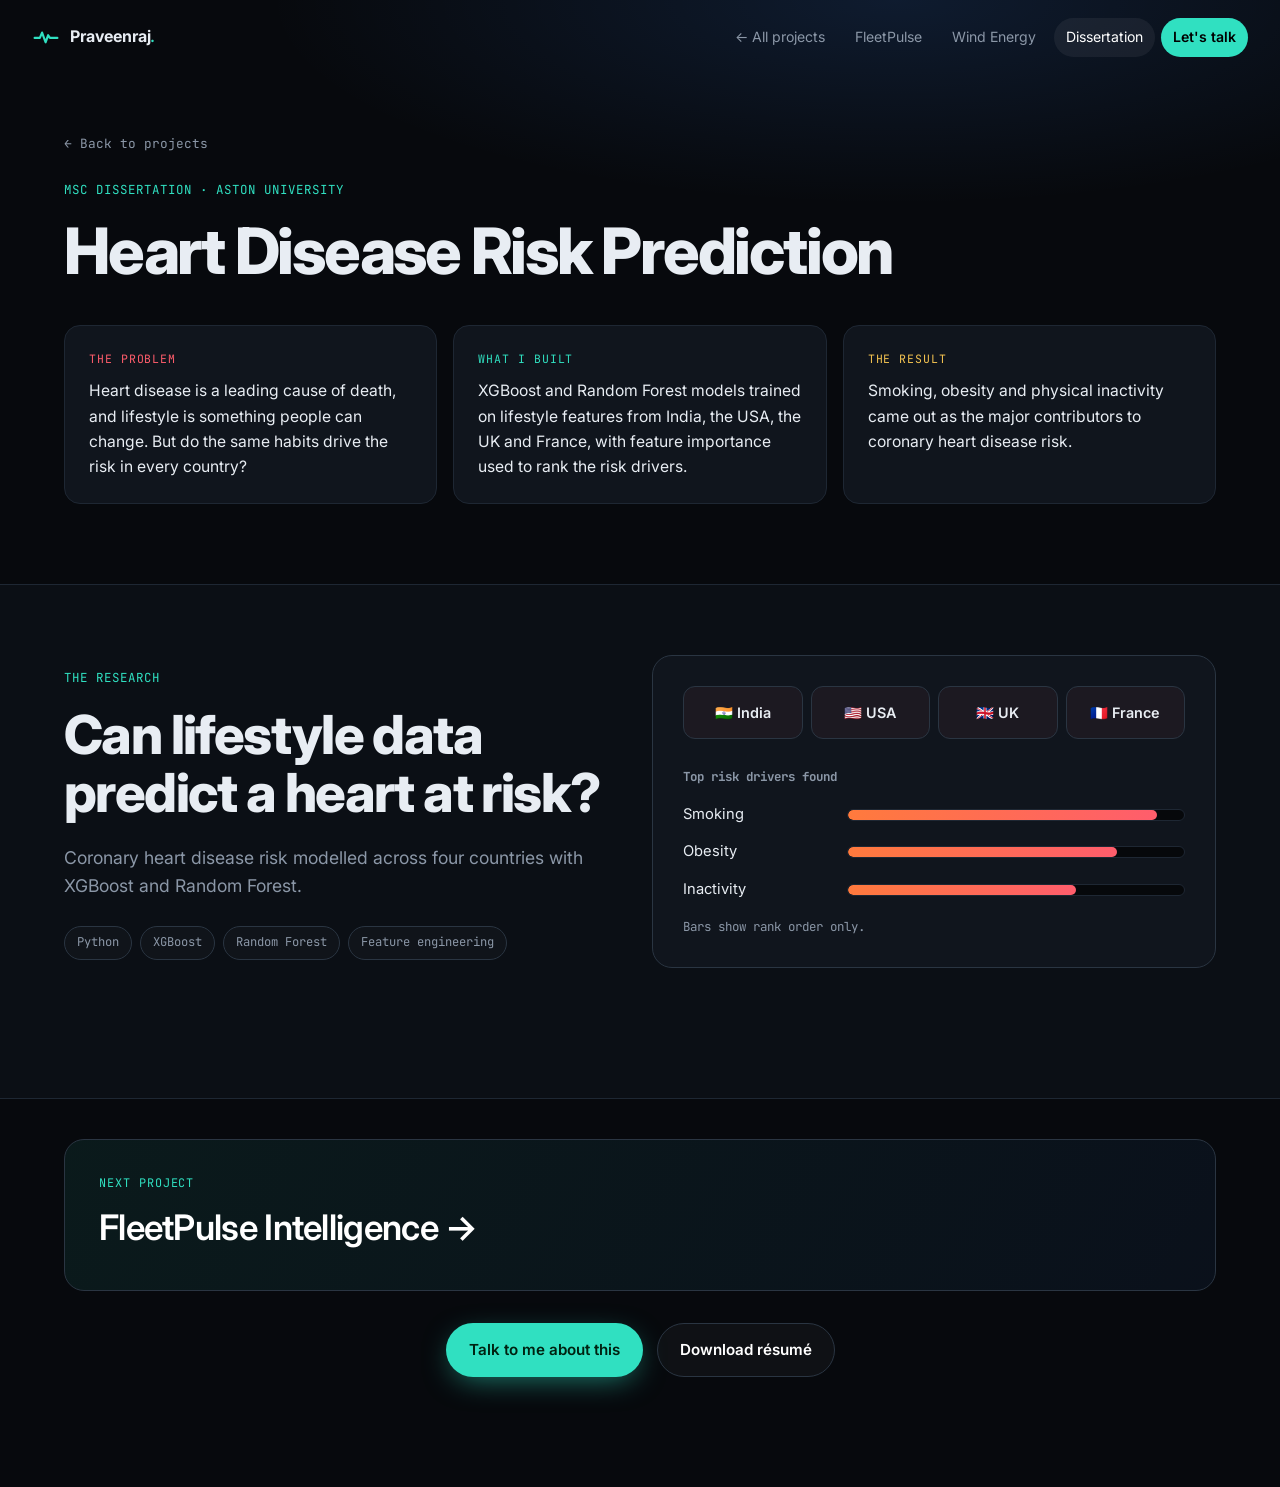
==== commit c214d8f7: "Fix project-page nav highlight, timeline links and duplicate cover Co-Authored-By: Claude Opus 5.5 <" ====
--- a/dissertation.html
+++ b/dissertation.html
@@ -53,7 +53,7 @@
   <div class="wrap">
     <div class="diss-grid">
       <div class="chapter-head reveal">
-        <span class="chapter-no mono">04 / MSc dissertation · Aston</span>
+        <span class="chapter-no mono">The research</span>
         <h2>Can lifestyle data predict a heart at risk?</h2>
         <p class="chapter-lead">Coronary heart disease risk modelled across four countries with XGBoost and Random Forest.</p>
         <div class="chip-row"><span class="chip">Python</span><span class="chip">XGBoost</span><span class="chip">Random Forest</span><span class="chip">Feature engineering</span></div>
